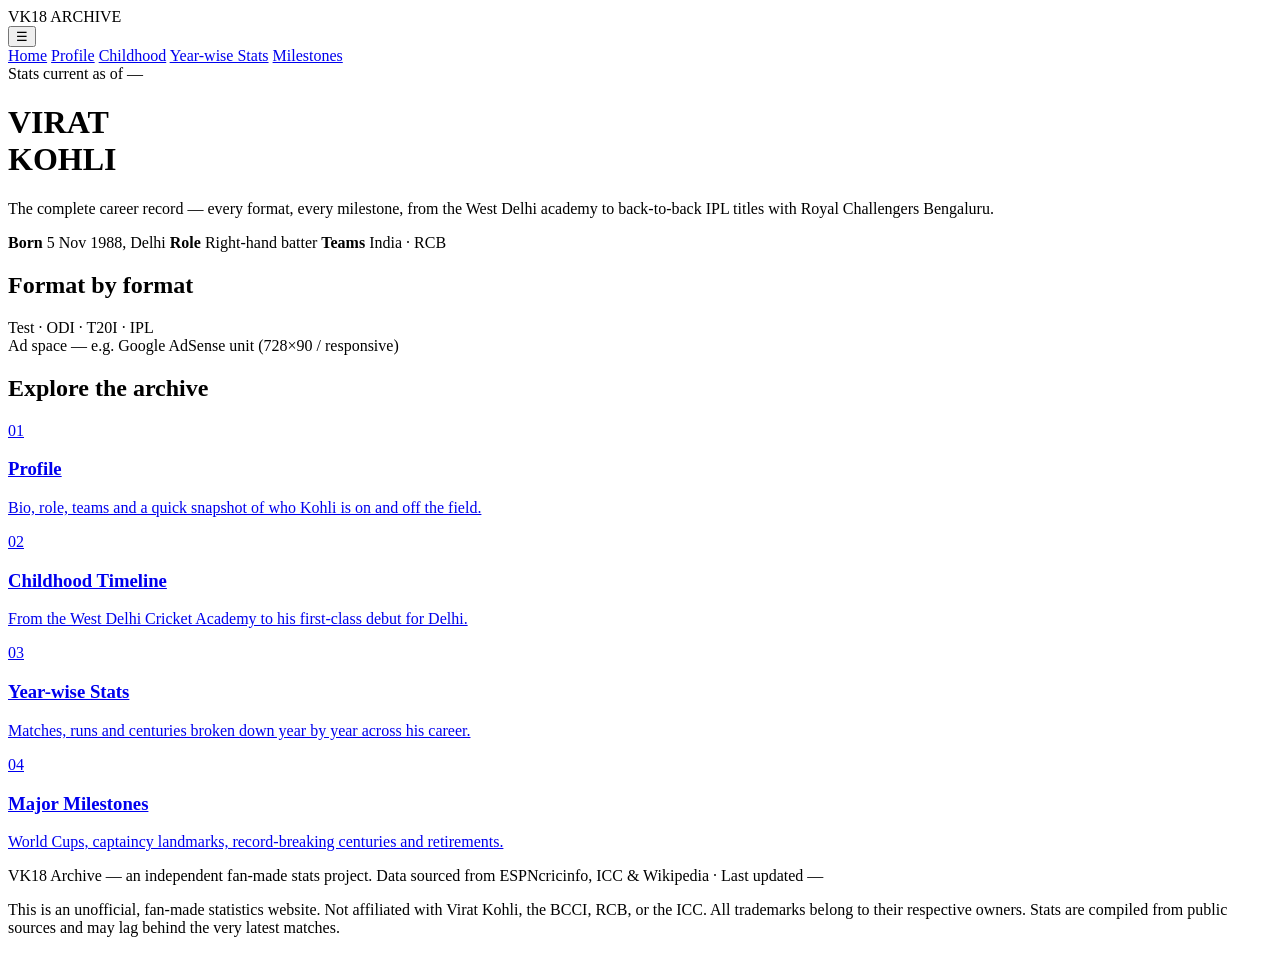
==== index.html @ faac8099 "Add files via upload" ====
<!DOCTYPE html>
<html lang="en">
<head>
<meta charset="UTF-8">
<meta name="viewport" content="width=device-width, initial-scale=1.0">
<title>Virat Kohli — The Complete Career Timeline</title>
<meta name="description" content="The complete Virat Kohli career timeline: profile, childhood, year-wise stats, and major milestones across Test, ODI, T20I and IPL cricket.">

<link rel="preconnect" href="https://fonts.googleapis.com">
<link href="https://fonts.googleapis.com/css2?family=Oswald:wght@500;600;700&family=Source+Sans+3:wght@400;600&family=Roboto+Mono:wght@400;500&display=swap" rel="stylesheet">
<link rel="stylesheet" href="css/style.css">
</head>
<body>

<nav class="nav">
  <div class="nav-inner">
    <div class="brand">VK<span class="num">18</span> ARCHIVE</div>
    <button class="nav-toggle" id="navToggle" aria-label="Toggle menu" aria-expanded="false">☰</button>
    <div class="nav-links" id="navLinks">
      <a href="index.html" class="active">Home</a>
      <a href="profile.html">Profile</a>
      <a href="childhood.html">Childhood</a>
      <a href="yearwise.html">Year-wise Stats</a>
      <a href="milestones.html">Milestones</a>
    </div>
  </div>
</nav>

<header class="hero">
  <div class="hero-inner">
    <div class="eyebrow">Stats current as of <span id="statsDate">—</span></div>
    <h1>VIRAT<br><span class="accent">KOHLI</span></h1>
    <p class="hero-sub">The complete career record — every format, every milestone, from the West Delhi academy to back-to-back IPL titles with Royal Challengers Bengaluru.</p>
    <div class="hero-meta">
      <span><b>Born</b> 5 Nov 1988, Delhi</span>
      <span><b>Role</b> Right-hand batter</span>
      <span><b>Teams</b> India · RCB</span>
    </div>
  </div>
</header>

<section class="scoreboard">
  <div class="scoreboard-grid" id="scoreboardGrid"></div>
</section>

<section class="section">
  <div class="section-head">
    <h2>Format by format</h2>
    <span class="tag">Test · ODI · T20I · IPL</span>
  </div>
  <div class="formats-grid" id="formatsGrid"></div>
</section>

<div class="ad-slot">Ad space — e.g. Google AdSense unit (728×90 / responsive)</div>

<section class="section">
  <div class="section-head">
    <h2>Explore the archive</h2>
  </div>
  <div class="linkcards">
    <a class="linkcard" href="profile.html">
      <div class="lc-no">01</div>
      <h3>Profile</h3>
      <p>Bio, role, teams and a quick snapshot of who Kohli is on and off the field.</p>
    </a>
    <a class="linkcard" href="childhood.html">
      <div class="lc-no">02</div>
      <h3>Childhood Timeline</h3>
      <p>From the West Delhi Cricket Academy to his first-class debut for Delhi.</p>
    </a>
    <a class="linkcard" href="yearwise.html">
      <div class="lc-no">03</div>
      <h3>Year-wise Stats</h3>
      <p>Matches, runs and centuries broken down year by year across his career.</p>
    </a>
    <a class="linkcard" href="milestones.html">
      <div class="lc-no">04</div>
      <h3>Major Milestones</h3>
      <p>World Cups, captaincy landmarks, record-breaking centuries and retirements.</p>
    </a>
  </div>
</section>

<footer class="site-footer">
  <div class="footer-inner">
    <span>VK18 Archive — an independent fan-made stats project.</span>
    <span>Data sourced from ESPNcricinfo, ICC &amp; Wikipedia · Last updated <span id="footerDate">—</span></span>
  </div>
  <p class="disclaimer">This is an unofficial, fan-made statistics website. Not affiliated with Virat Kohli, the BCCI, RCB, or the ICC. All trademarks belong to their respective owners. Stats are compiled from public sources and may lag behind the very latest matches.</p>
</footer>

<script src="js/data.js"></script>
<script src="js/main.js"></script>
</body>
</html>
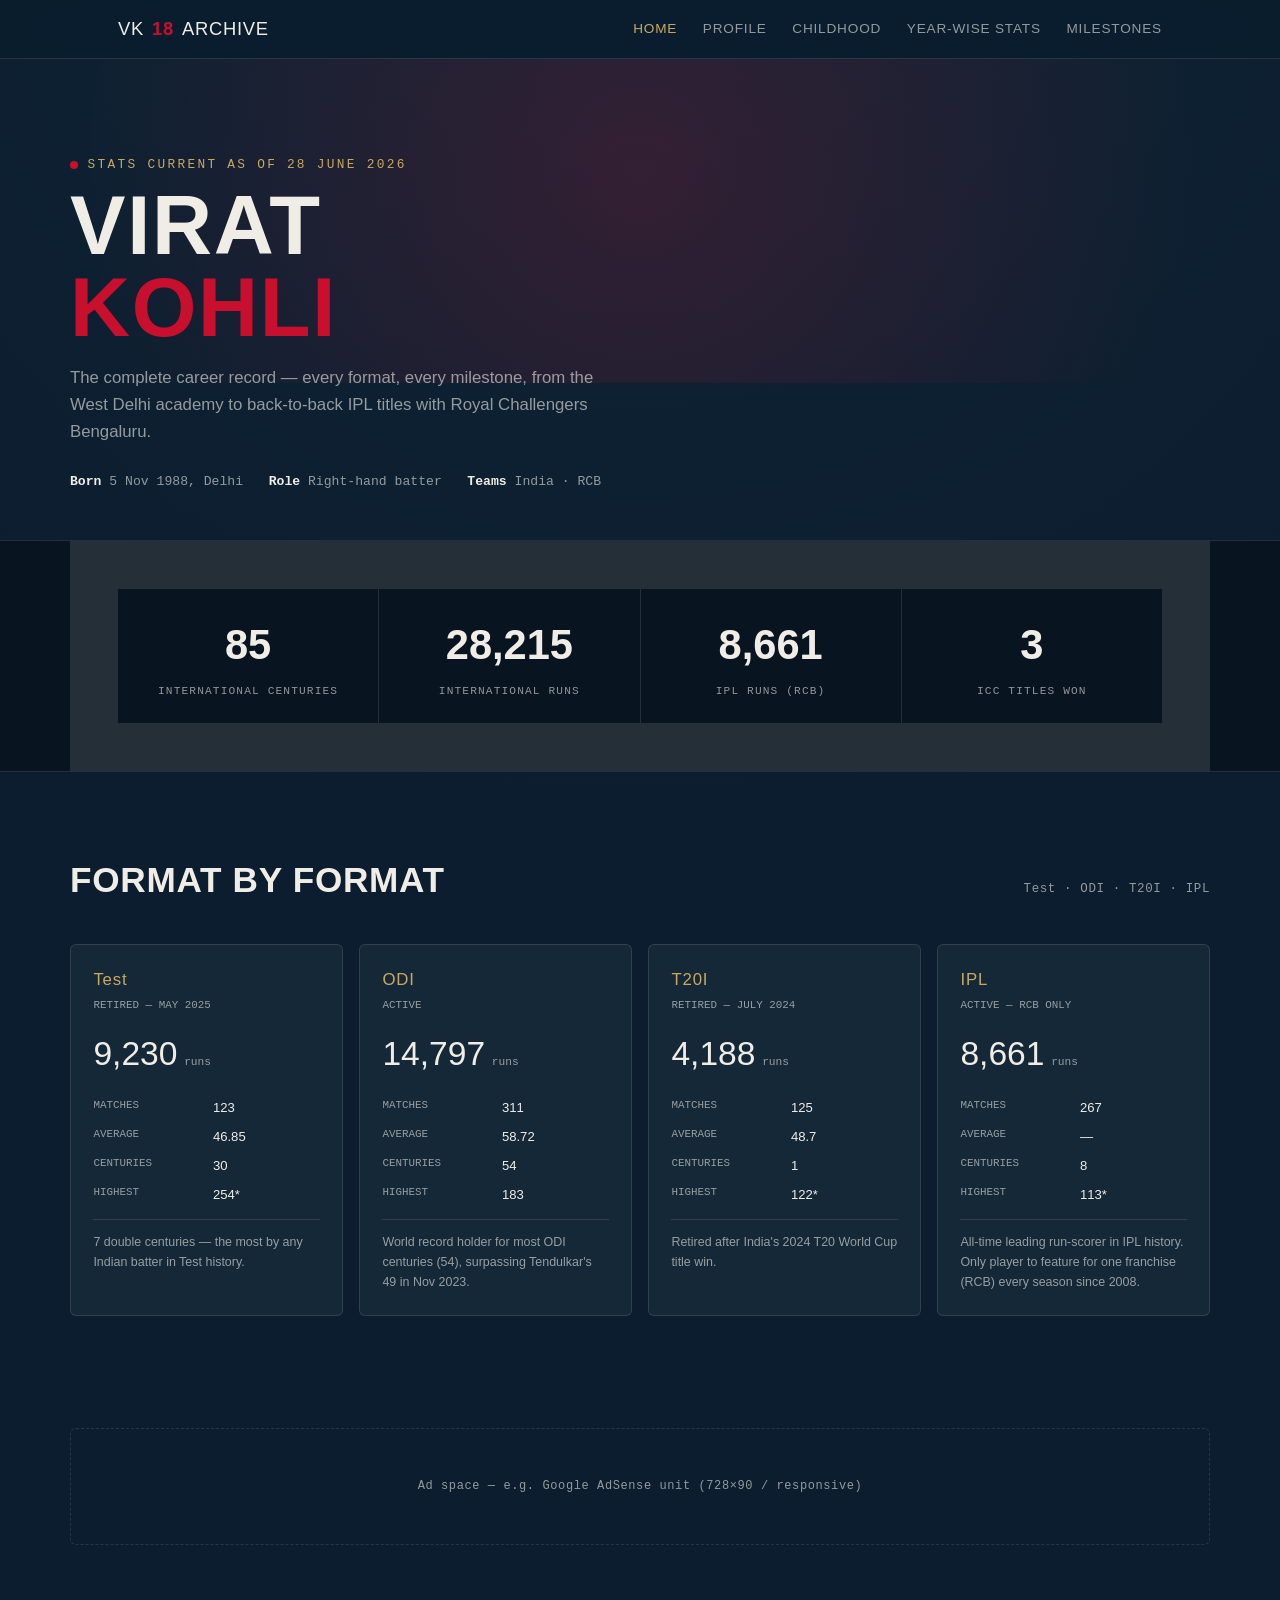
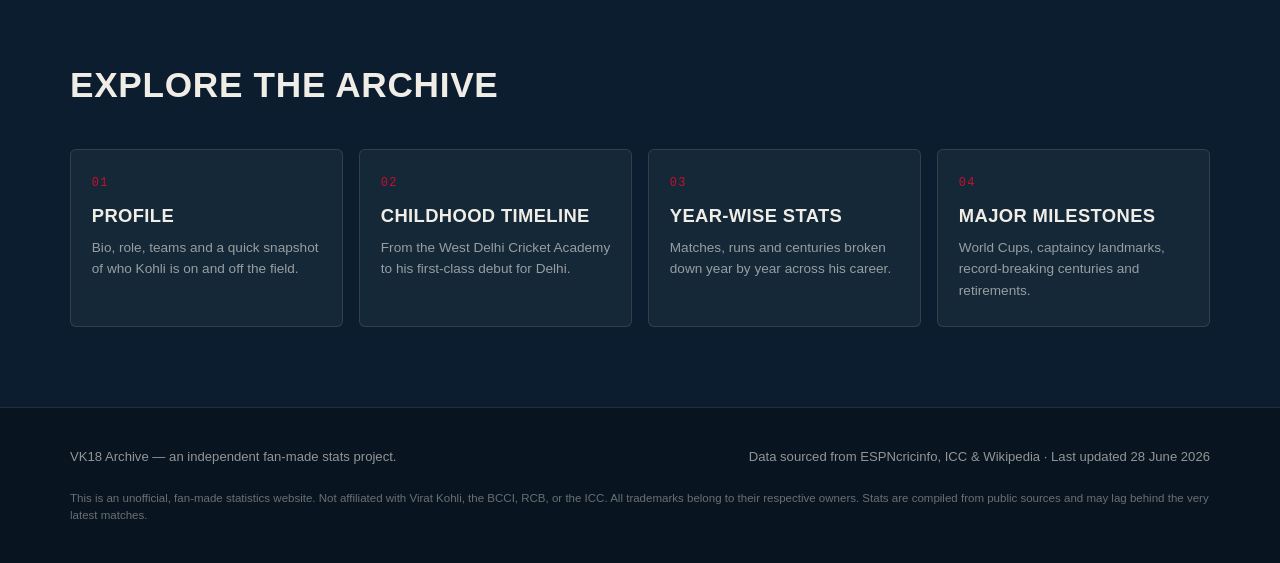
==== commit b543eb2b: "Update index.html" ====
--- a/index.html
+++ b/index.html
@@ -5,7 +5,7 @@
 <meta name="viewport" content="width=device-width, initial-scale=1.0">
 <title>Virat Kohli — The Complete Career Timeline</title>
 <meta name="description" content="The complete Virat Kohli career timeline: profile, childhood, year-wise stats, and major milestones across Test, ODI, T20I and IPL cricket.">
-
+<meta name="google-site-verification" content="gR5FDfWxRwR71DjzGxSTi99WS3zJ5O0_rKSoAbTOsls" />
 <link rel="preconnect" href="https://fonts.googleapis.com">
 <link href="https://fonts.googleapis.com/css2?family=Oswald:wght@500;600;700&family=Source+Sans+3:wght@400;600&family=Roboto+Mono:wght@400;500&display=swap" rel="stylesheet">
 <link rel="stylesheet" href="css/style.css">
--- a/css/style.css
+++ b/css/style.css
@@ -0,0 +1,420 @@
+/* ============================================================
+   DESIGN TOKENS
+   ============================================================ */
+:root {
+  /* Color */
+  --navy-deep: #0B1D2E;
+  --navy-card: #142838;
+  --navy-card-hi: #1B344750;
+  --red-rcb: #C8102E;
+  --red-rcb-dim: #C8102E33;
+  --gold: #C9A961;
+  --off-white: #F0EDE6;
+  --off-white-dim: #F0EDE699;
+  --off-white-faint: #F0EDE633;
+  --line: #F0EDE61F;
+
+  /* Type */
+  --font-display: "Oswald", "Arial Narrow", sans-serif;
+  --font-body: "Source Sans 3", "Segoe UI", sans-serif;
+  --font-mono: "Roboto Mono", monospace;
+
+  /* Layout */
+  --max-w: 1140px;
+  --pad: clamp(1.25rem, 4vw, 3rem);
+}
+
+* { box-sizing: border-box; }
+html { scroll-behavior: smooth; }
+
+@media (prefers-reduced-motion: reduce) {
+  html { scroll-behavior: auto; }
+  * { animation-duration: 0.01ms !important; transition-duration: 0.01ms !important; }
+}
+
+body {
+  margin: 0;
+  background: var(--navy-deep);
+  color: var(--off-white);
+  font-family: var(--font-body);
+  line-height: 1.6;
+  background-image:
+    radial-gradient(ellipse 80% 50% at 50% -10%, #1B344760, transparent);
+}
+
+a { color: var(--gold); text-decoration: none; }
+a:hover { text-decoration: underline; }
+a:focus-visible, button:focus-visible { outline: 2px solid var(--gold); outline-offset: 3px; }
+
+h1, h2, h3, h4 {
+  font-family: var(--font-display);
+  text-transform: uppercase;
+  letter-spacing: 0.02em;
+  margin: 0;
+  font-weight: 600;
+}
+
+.wrap { max-width: var(--max-w); margin: 0 auto; padding: 0 var(--pad); }
+
+/* ============================================================
+   NAV
+   ============================================================ */
+.nav {
+  position: sticky;
+  top: 0;
+  z-index: 50;
+  background: #0B1D2EE6;
+  backdrop-filter: blur(8px);
+  border-bottom: 1px solid var(--line);
+}
+.nav-inner {
+  max-width: var(--max-w);
+  margin: 0 auto;
+  padding: 0.9rem var(--pad);
+  display: flex;
+  align-items: center;
+  justify-content: space-between;
+  gap: 1rem;
+}
+.brand {
+  display: flex;
+  align-items: baseline;
+  gap: 0.5rem;
+  font-family: var(--font-display);
+  font-size: 1.15rem;
+  letter-spacing: 0.04em;
+  color: var(--off-white);
+}
+.brand .num { color: var(--red-rcb); font-weight: 700; }
+.nav-links { display: flex; gap: 1.6rem; flex-wrap: wrap; }
+.nav-links a {
+  color: var(--off-white-dim);
+  font-size: 0.85rem;
+  letter-spacing: 0.06em;
+  text-transform: uppercase;
+  font-family: var(--font-display);
+  font-weight: 500;
+}
+.nav-links a:hover, .nav-links a.active { color: var(--gold); text-decoration: none; }
+
+.nav-toggle {
+  display: none;
+  background: none;
+  border: 1px solid var(--line);
+  color: var(--off-white);
+  font-size: 1.2rem;
+  padding: 0.3rem 0.7rem;
+  border-radius: 4px;
+}
+
+@media (max-width: 720px) {
+  .nav-links {
+    position: absolute;
+    top: 100%;
+    left: 0;
+    right: 0;
+    background: var(--navy-deep);
+    border-bottom: 1px solid var(--line);
+    flex-direction: column;
+    padding: 1rem var(--pad) 1.4rem;
+    display: none;
+    gap: 1rem;
+  }
+  .nav-links.open { display: flex; }
+  .nav-toggle { display: block; }
+}
+
+/* ============================================================
+   HERO
+   ============================================================ */
+.hero {
+  padding: clamp(3rem, 8vw, 6rem) var(--pad) clamp(2rem, 5vw, 3rem);
+  position: relative;
+  overflow: hidden;
+}
+.hero::before {
+  content: "";
+  position: absolute;
+  inset: -20% -10% auto -10%;
+  height: 420px;
+  background: radial-gradient(circle, var(--red-rcb-dim), transparent 70%);
+  z-index: 0;
+}
+.hero-inner { max-width: var(--max-w); margin: 0 auto; position: relative; z-index: 1; }
+.eyebrow {
+  font-family: var(--font-mono);
+  color: var(--gold);
+  font-size: 0.8rem;
+  letter-spacing: 0.18em;
+  text-transform: uppercase;
+  display: flex;
+  align-items: center;
+  gap: 0.6rem;
+}
+.eyebrow::before {
+  content: "";
+  width: 8px; height: 8px;
+  background: var(--red-rcb);
+  border-radius: 50%;
+  display: inline-block;
+  box-shadow: 0 0 0 0 var(--red-rcb);
+  animation: pulse 2s infinite;
+}
+@keyframes pulse {
+  0% { box-shadow: 0 0 0 0 #C8102E66; }
+  70% { box-shadow: 0 0 0 8px #C8102E00; }
+  100% { box-shadow: 0 0 0 0 #C8102E00; }
+}
+.hero h1 {
+  font-size: clamp(2.6rem, 8vw, 5.2rem);
+  line-height: 0.98;
+  margin: 0.6rem 0 1rem;
+}
+.hero h1 .accent { color: var(--red-rcb); }
+.hero-sub {
+  max-width: 560px;
+  color: var(--off-white-dim);
+  font-size: 1.05rem;
+}
+.hero-meta {
+  margin-top: 1.6rem;
+  display: flex;
+  flex-wrap: wrap;
+  gap: 0.5rem 1.6rem;
+  font-family: var(--font-mono);
+  font-size: 0.82rem;
+  color: var(--off-white-dim);
+}
+.hero-meta b { color: var(--off-white); font-weight: 600; }
+
+/* ============================================================
+   SCOREBOARD STRIP
+   ============================================================ */
+.scoreboard {
+  border-top: 1px solid var(--line);
+  border-bottom: 1px solid var(--line);
+  background: #08141F;
+}
+.scoreboard-grid {
+  max-width: var(--max-w);
+  margin: 0 auto;
+  padding: var(--pad);
+  display: grid;
+  grid-template-columns: repeat(4, 1fr);
+  gap: 1px;
+  background: var(--line);
+}
+.score-cell {
+  background: #08141F;
+  padding: 1.4rem 1.2rem;
+  text-align: center;
+}
+.score-cell .val {
+  font-family: var(--font-display);
+  font-size: clamp(1.8rem, 4vw, 2.6rem);
+  color: var(--off-white);
+  font-weight: 700;
+  font-variant-numeric: tabular-nums;
+}
+.score-cell .val .accent { color: var(--red-rcb); }
+.score-cell .label {
+  font-family: var(--font-mono);
+  font-size: 0.7rem;
+  letter-spacing: 0.1em;
+  text-transform: uppercase;
+  color: var(--off-white-dim);
+  margin-top: 0.3rem;
+}
+@media (max-width: 720px) {
+  .scoreboard-grid { grid-template-columns: repeat(2, 1fr); }
+}
+
+/* ============================================================
+   SECTION SHELL
+   ============================================================ */
+.section { padding: clamp(3rem, 7vw, 5rem) var(--pad); }
+.section-head { max-width: var(--max-w); margin: 0 auto 2.2rem; display: flex; align-items: baseline; gap: 1rem; justify-content: space-between; flex-wrap: wrap; }
+.section-head h2 { font-size: clamp(1.6rem, 4vw, 2.2rem); }
+.section-head .tag {
+  font-family: var(--font-mono);
+  font-size: 0.78rem;
+  color: var(--off-white-dim);
+  letter-spacing: 0.05em;
+}
+.section-divider { height: 1px; background: var(--line); max-width: var(--max-w); margin: 0 auto; }
+
+/* ============================================================
+   FORMAT CARDS (homepage)
+   ============================================================ */
+.formats-grid {
+  max-width: var(--max-w);
+  margin: 0 auto;
+  display: grid;
+  grid-template-columns: repeat(4, 1fr);
+  gap: 1rem;
+}
+@media (max-width: 900px) { .formats-grid { grid-template-columns: repeat(2, 1fr); } }
+@media (max-width: 540px) { .formats-grid { grid-template-columns: 1fr; } }
+
+.format-card {
+  background: var(--navy-card);
+  border: 1px solid var(--line);
+  border-radius: 6px;
+  padding: 1.4rem;
+  position: relative;
+  transition: border-color 0.2s, transform 0.2s;
+}
+.format-card:hover { border-color: var(--gold); transform: translateY(-2px); }
+.format-card .fmt-name {
+  font-family: var(--font-display);
+  font-size: 1.05rem;
+  letter-spacing: 0.05em;
+  color: var(--gold);
+}
+.format-card .fmt-status {
+  font-family: var(--font-mono);
+  font-size: 0.68rem;
+  color: var(--off-white-dim);
+  text-transform: uppercase;
+  margin-top: 0.15rem;
+}
+.format-card .fmt-runs {
+  font-family: var(--font-display);
+  font-size: 2.1rem;
+  margin-top: 0.8rem;
+  color: var(--off-white);
+}
+.format-card .fmt-runs small { font-family: var(--font-mono); font-size: 0.7rem; color: var(--off-white-dim); }
+.format-card dl {
+  display: grid;
+  grid-template-columns: 1fr 1fr;
+  gap: 0.5rem 0.8rem;
+  margin: 1rem 0 0;
+  font-size: 0.82rem;
+}
+.format-card dt { color: var(--off-white-dim); font-family: var(--font-mono); font-size: 0.68rem; text-transform: uppercase; }
+.format-card dd { margin: 0; color: var(--off-white); }
+.format-card .fmt-note {
+  margin-top: 0.9rem;
+  padding-top: 0.8rem;
+  border-top: 1px solid var(--line);
+  font-size: 0.78rem;
+  color: var(--off-white-dim);
+}
+
+/* ============================================================
+   QUICK LINK CARDS (homepage)
+   ============================================================ */
+.linkcards {
+  max-width: var(--max-w);
+  margin: 0 auto;
+  display: grid;
+  grid-template-columns: repeat(4, 1fr);
+  gap: 1rem;
+}
+@media (max-width: 900px) { .linkcards { grid-template-columns: repeat(2, 1fr); } }
+@media (max-width: 540px) { .linkcards { grid-template-columns: 1fr; } }
+.linkcard {
+  display: block;
+  background: var(--navy-card);
+  border: 1px solid var(--line);
+  border-radius: 6px;
+  padding: 1.5rem 1.3rem;
+  color: var(--off-white);
+  transition: border-color 0.2s, transform 0.2s;
+}
+.linkcard:hover { border-color: var(--red-rcb); transform: translateY(-2px); text-decoration: none; }
+.linkcard .lc-no { font-family: var(--font-mono); color: var(--red-rcb); font-size: 0.75rem; letter-spacing: 0.1em; }
+.linkcard h3 { font-size: 1.15rem; margin: 0.5rem 0 0.4rem; }
+.linkcard p { color: var(--off-white-dim); font-size: 0.85rem; margin: 0; }
+
+/* ============================================================
+   TIMELINE (childhood + milestones)
+   ============================================================ */
+.timeline {
+  max-width: var(--max-w);
+  margin: 0 auto;
+  position: relative;
+  padding-left: 2.2rem;
+  border-left: 2px solid var(--line);
+}
+.timeline-item { position: relative; padding-bottom: 2.4rem; }
+.timeline-item:last-child { padding-bottom: 0; }
+.timeline-item::before {
+  content: "";
+  position: absolute;
+  left: -2.2rem;
+  top: 0.35rem;
+  width: 12px; height: 12px;
+  border-radius: 50%;
+  background: var(--navy-deep);
+  border: 2px solid var(--red-rcb);
+}
+.timeline-year {
+  font-family: var(--font-mono);
+  color: var(--gold);
+  font-size: 0.85rem;
+  letter-spacing: 0.08em;
+}
+.timeline-item h3 {
+  font-size: 1.15rem;
+  margin: 0.3rem 0 0.45rem;
+  text-transform: none;
+  letter-spacing: 0;
+  color: var(--off-white);
+}
+.timeline-item p { color: var(--off-white-dim); font-size: 0.92rem; max-width: 640px; margin: 0; }
+.timeline-age {
+  display: inline-block;
+  margin-left: 0.6rem;
+  font-family: var(--font-mono);
+  font-size: 0.7rem;
+  color: var(--off-white-dim);
+  border: 1px solid var(--line);
+  border-radius: 3px;
+  padding: 0.1rem 0.4rem;
+}
+
+/* ============================================================
+   FOOTER
+   ============================================================ */
+.site-footer {
+  border-top: 1px solid var(--line);
+  padding: 2.4rem var(--pad);
+  background: #08141F;
+}
+.footer-inner {
+  max-width: var(--max-w);
+  margin: 0 auto;
+  display: flex;
+  justify-content: space-between;
+  flex-wrap: wrap;
+  gap: 1rem;
+  font-size: 0.82rem;
+  color: var(--off-white-dim);
+}
+.footer-inner a { color: var(--off-white-dim); }
+.disclaimer {
+  max-width: var(--max-w);
+  margin: 1.4rem auto 0;
+  font-size: 0.72rem;
+  color: var(--off-white-dim);
+  opacity: 0.7;
+  line-height: 1.5;
+}
+
+/* ============================================================
+   UTILS
+   ============================================================ */
+.ad-slot {
+  max-width: var(--max-w);
+  margin: 2rem auto;
+  padding: var(--pad);
+  border: 1px dashed var(--line);
+  border-radius: 6px;
+  text-align: center;
+  color: var(--off-white-dim);
+  font-family: var(--font-mono);
+  font-size: 0.75rem;
+  letter-spacing: 0.05em;
+}
